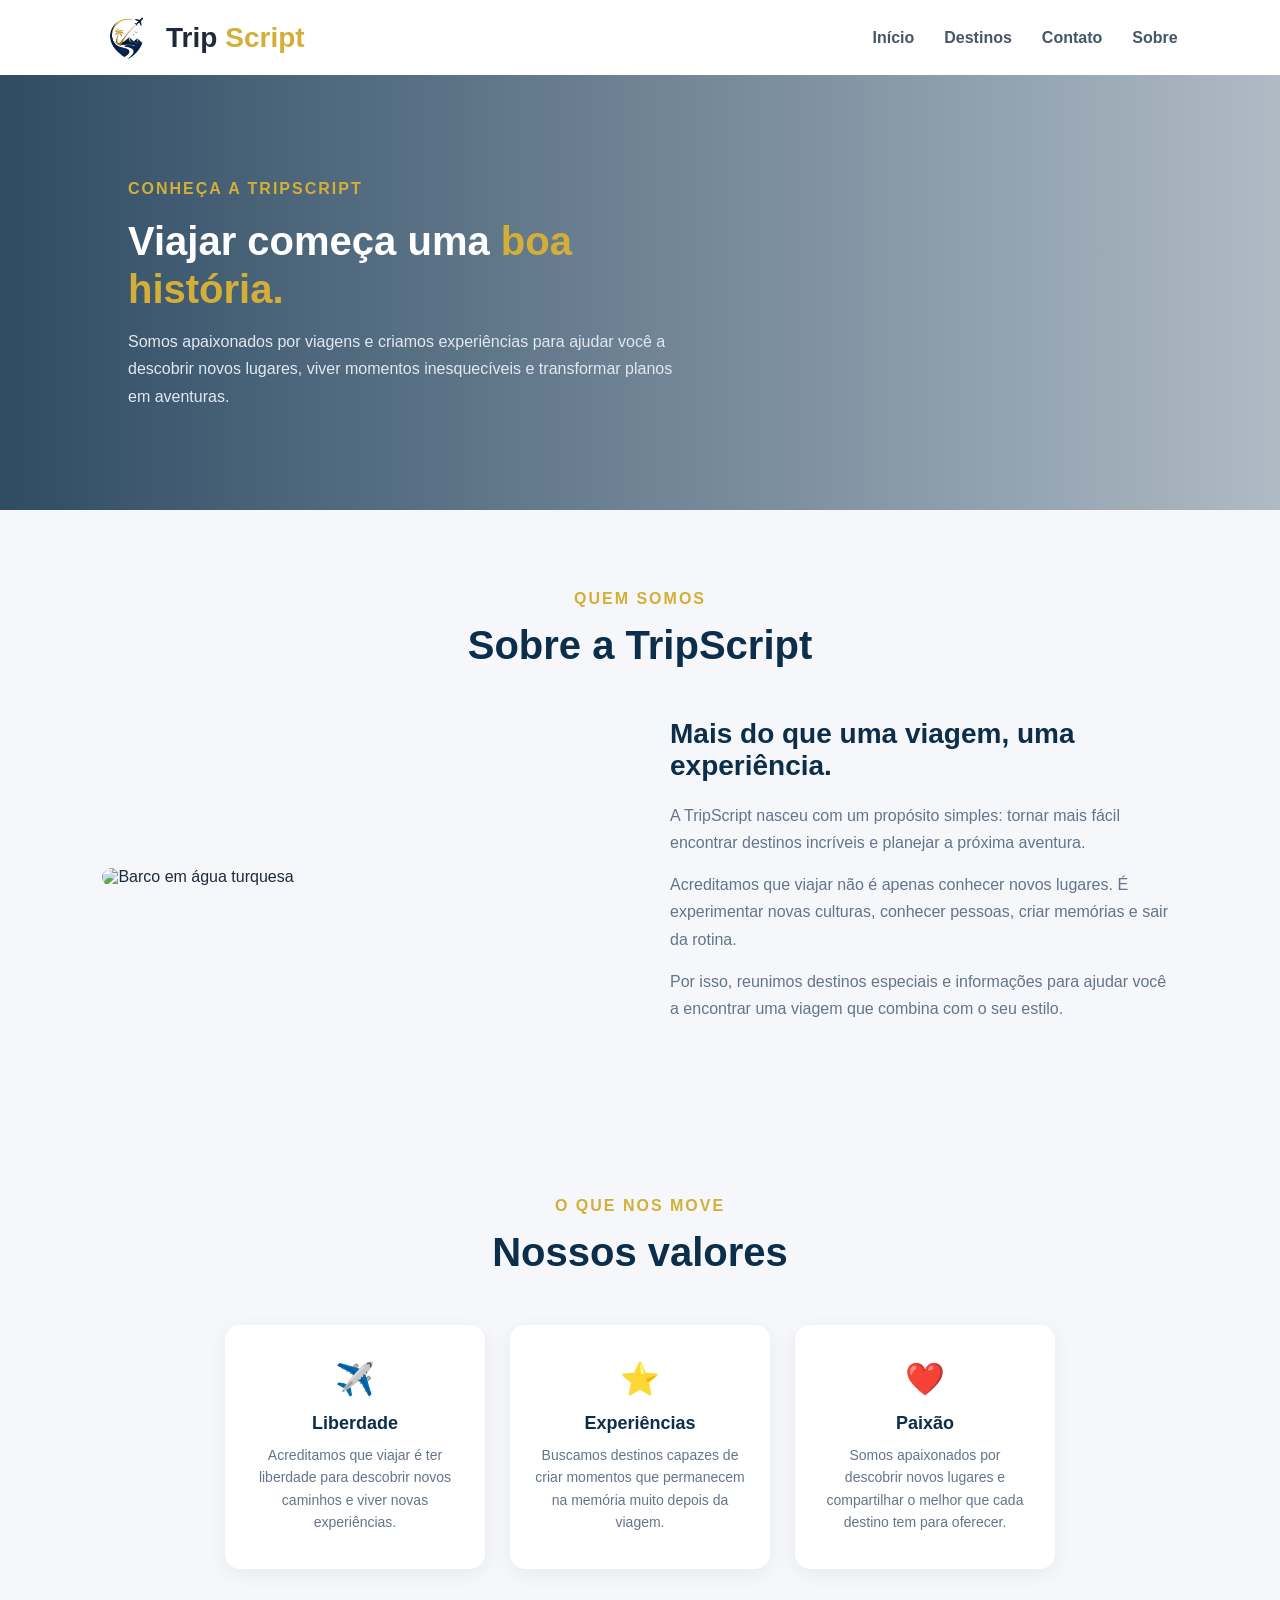
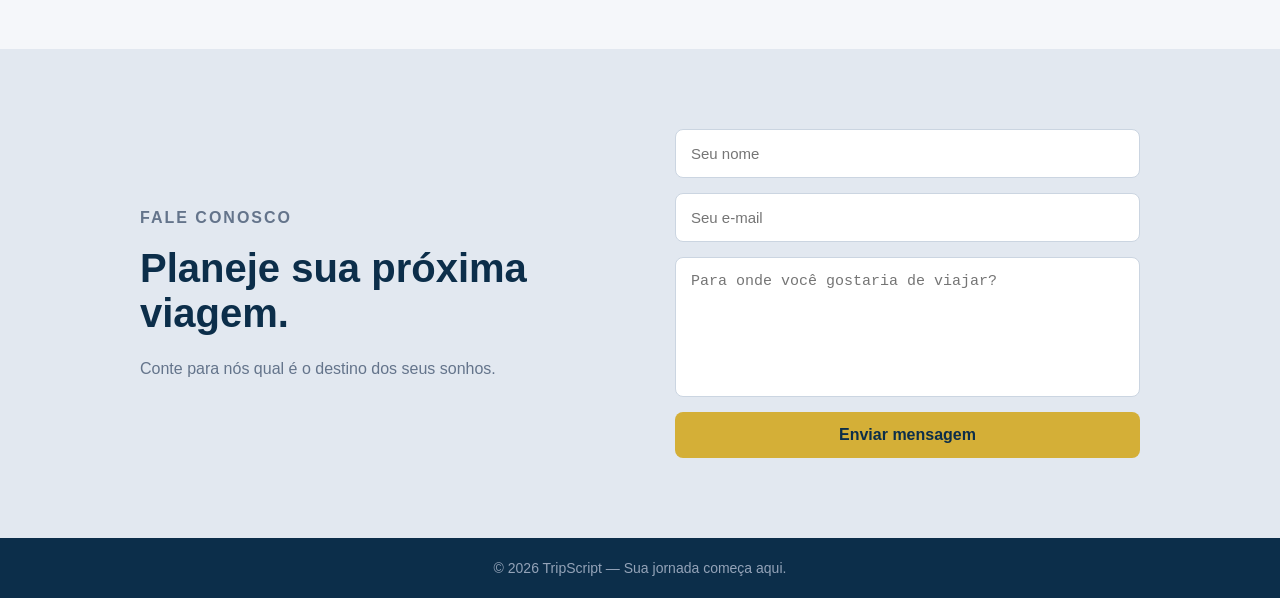
==== sobre.html @ df8284a9 "Adiciona estrutura completa do projeto" ====
<!DOCTYPE html>
<html lang="pt-BR">

<head>

    <meta charset="UTF-8">

    <meta name="viewport" content="width=device-width, initial-scale=1.0">

    <title>Sobre | TripScript</title>

    <link rel="stylesheet" href="style.css">

</head>


<body>


    <!-- MENU -->

    <header>

        <div class="logo">
            <img src="logo.png" alt="TripScript" class="logo-icon">
            Trip<span>Script</span>
        </div>


        <nav>

            <a href="index.html#inicio">Início</a>

            <a href="index.html#destinos">Destinos</a>

            <a href="index.html#contato">Contato</a>

            <a href="sobre.html">Sobre</a>

        </nav>

    </header>



    <!-- HERO SOBRE -->

    <section class="sobre-hero">

        <div class="sobre-hero-text">

            <p class="subtitle">
                CONHEÇA A TRIPSCRIPT
            </p>

            <h1>
                Viajar começa uma
                <span>boa história.</span>
            </h1>

            <p>
                Somos apaixonados por viagens e criamos experiências
                para ajudar você a descobrir novos lugares, viver
                momentos inesquecíveis e transformar planos em
                aventuras.
            </p>

        </div>

    </section>



    <!-- QUEM SOMOS -->

    <section class="quem-somos">

        <div class="section-title">

            <p class="subtitle">
                QUEM SOMOS
            </p>

            <h2>
                Sobre a TripScript
            </h2>

        </div>

        <div class="quem-somos-grid">

            <img src="https://images.unsplash.com/photo-1758131081890-d2b893c2e919" alt="Barco em água turquesa">

            <div class="quem-somos-texto">

                <h2>
                    Mais do que uma viagem, uma experiência.
                </h2>

                <p>
                    A TripScript nasceu com um propósito simples:
                    tornar mais fácil encontrar destinos incríveis e
                    planejar a próxima aventura.
                </p>

                <p>
                    Acreditamos que viajar não é apenas conhecer
                    novos lugares. É experimentar novas culturas,
                    conhecer pessoas, criar memórias e sair da
                    rotina.
                </p>

                <p>
                    Por isso, reunimos destinos especiais e
                    informações para ajudar você a encontrar uma
                    viagem que combina com o seu estilo.
                </p>

            </div>

        </div>

    </section>



    <!-- NOSSOS VALORES -->

    <section class="valores">

        <div class="section-title">

            <p class="subtitle">
                O QUE NOS MOVE
            </p>

            <h2>
                Nossos valores
            </h2>

        </div>

        <div class="valores-grid">

            <div class="valor-card">

                <div class="icone">✈️</div>

                <h3>Liberdade</h3>

                <p>
                    Acreditamos que viajar é ter liberdade para
                    descobrir novos caminhos e viver novas
                    experiências.
                </p>

            </div>

            <div class="valor-card">

                <div class="icone">⭐</div>

                <h3>Experiências</h3>

                <p>
                    Buscamos destinos capazes de criar momentos que
                    permanecem na memória muito depois da viagem.
                </p>

            </div>

            <div class="valor-card">

                <div class="icone">❤️</div>

                <h3>Paixão</h3>

                <p>
                    Somos apaixonados por descobrir novos lugares e
                    compartilhar o melhor que cada destino tem para
                    oferecer.
                </p>

            </div>

        </div>

    </section>



    <!-- CONTATO -->

    <section id="contato">

        <div class="contact-container">

            <div class="contact-text">

                <p class="subtitle">
                    FALE CONOSCO
                </p>

                <h2>
                    Planeje sua próxima viagem.
                </h2>

                <p>
                    Conte para nós qual é o destino
                    dos seus sonhos.
                </p>

            </div>

            <form>

                <input
                    type="text"
                    placeholder="Seu nome"
                >

                <input
                    type="email"
                    placeholder="Seu e-mail"
                >

                <textarea
                    placeholder="Para onde você gostaria de viajar?"
                ></textarea>

                <button type="submit">
                    Enviar mensagem
                </button>

            </form>

        </div>

    </section>



    <!-- RODAPÉ -->

    <footer>

        <p>
            © 2026 TripScript — Sua jornada começa aqui.
        </p>

    </footer>


    <script src="script.js"></script>

</body>

</html>
---- style.css ----
* {
    margin: 0;
    padding: 0;
    box-sizing: border-box;
}


body {
    font-family: Arial, Helvetica, sans-serif;

    background-color: #f5f7fa;

    color: #1e293b;
}


/* MENU */

header {

    height: 75px;

    background-color: white;

    display: flex;

    align-items: center;

    justify-content: space-between;

    padding: 0 8%;

}


.logo {

    font-size: 28px;

    font-weight: bold;

    display: flex;

    align-items: center;

    gap: 8px;

}

.logo-icon {

    height: 42px;

    width: auto;

}


.logo span {

    color: #d4af37;

}


nav {

    display: flex;

    gap: 30px;

}


nav a {

    text-decoration: none;

    color: #475569;

    font-weight: bold;

}


nav a:hover {

    color: #d4af37;

}



/* INÍCIO */

.hero {

    height: 600px;

    display: flex;

    align-items: center;

    padding: 0 10%;


    background:

        linear-gradient(
            90deg,
            rgba(12, 46, 74, 0.9),
            rgba(12, 46, 74, 0.4)
        ),

        url("https://images.unsplash.com/photo-1507525428034-b723cf961d3e")

        center / cover;

}


.hero-text {

    max-width: 650px;

    color: white;

}


.subtitle {

    color: #d4af37;

    font-weight: bold;

    letter-spacing: 2px;

    margin-bottom: 15px;

}


.hero h1 {

    font-size: 60px;

    line-height: 1.05;

    margin-bottom: 25px;

}


.hero h1 span {

    color: #e3c968;

}


.hero-text > p {

    font-size: 18px;

    line-height: 1.6;

    margin-bottom: 30px;

}


.main-button {

    display: inline-block;

    background-color: #d4af37;

    color: #0c2e4a;

    padding: 14px 25px;

    border-radius: 8px;

    text-decoration: none;

    font-weight: bold;

}



/* DESTINOS */

#destinos {

    padding: 80px 8%;

}


.section-title {

    text-align: center;

    margin-bottom: 50px;

    max-width: 1200px;

    margin-left: auto;

    margin-right: auto;

}


.section-title h2 {

    font-size: 40px;

    color: #0c2e4a;

}


.destinos {

    max-width: 1200px;

    margin: 0 auto;

    display: grid;

    grid-template-columns: repeat(3, 1fr);

    gap: 25px;

}


.card {

    background: white;

    border-radius: 15px;

    overflow: hidden;

    box-shadow: 0 5px 20px rgba(0,0,0,0.08);

}


.card-image {

    height: 220px;

    background-size: cover;

    background-position: center;

}


.aparecida {

    background-image:

    url("https://images.unsplash.com/photo-1646684686667-674648a0f529");

}


.paraty {

    background-image:

    url("https://images.unsplash.com/photo-1562165851-1a87c2b76576");

}


.foz {

    background-image:

    url("https://images.unsplash.com/photo-1524977433833-bccfc612b232");

}


.card-content {

    padding: 25px;

}


.card-content h3 {

    font-size: 22px;

    margin-bottom: 10px;

    color: #0c2e4a;

}


.card-content p {

    color: #64748b;

    line-height: 1.5;

    margin-bottom: 20px;

    min-height: 48px;

}


/* BLOCO DE DATAS E PREÇO */

.price-box {

    background-color: #0c2e4a;

    border-radius: 10px;

    padding: 15px 18px;

    margin-bottom: 20px;

    display: flex;

    align-items: center;

    justify-content: space-between;

    gap: 15px;

}


.price-box .dates {

    color: #bcd4e6;

    font-size: 13px;

    line-height: 1.6;

}


.price-box .price {

    text-align: right;

}


.price-box .price span {

    display: block;

    color: #8fb3cc;

    font-size: 12px;

}


.price-box .price strong {

    color: #d4af37;

    font-size: 20px;

}


.card-content button {

    border: none;

    background: #faf3e0;

    color: #a67c00;

    padding: 10px 18px;

    border-radius: 7px;

    cursor: pointer;

    font-weight: bold;

}



/* CONTATO */

#contato {

    padding: 80px 10%;

    background-color: #e2e8f0;

}


.contact-container {

    max-width: 1000px;

    margin: auto;

    display: grid;

    grid-template-columns: 1fr 1fr;

    gap: 70px;

    align-items: center;

}


.contact-container h2 {

    font-size: 40px;

    margin-bottom: 20px;

    color: #0c2e4a;

}


.contact-text p {

    color: #64748b;

    line-height: 1.6;

}


form {

    display: flex;

    flex-direction: column;

    gap: 15px;

}


input,
textarea {

    width: 100%;

    padding: 15px;

    border: 1px solid #cbd5e1;

    border-radius: 8px;

    font-size: 15px;

}


textarea {

    height: 140px;

    resize: none;

}


form button {

    border: none;

    padding: 14px;

    border-radius: 8px;

    background-color: #d4af37;

    color: #0c2e4a;

    font-size: 16px;

    font-weight: bold;

    cursor: pointer;

}



/* SOBRE */

.sobre-hero {

    padding: 100px 10%;

    color: white;

    min-height: 400px;

    display: flex;

    align-items: center;

    background:

        linear-gradient(
            90deg,
            rgba(12, 46, 74, 0.85),
            rgba(12, 46, 74, 0.3)
        ),

        url("https://images.unsplash.com/photo-1721068302577-91bc3883c19a")

        center / cover;

}

.sobre-hero-text {

    max-width: 550px;

}

.sobre-hero .subtitle {

    color: #d4af37;

    font-weight: bold;

    letter-spacing: 2px;

    margin-bottom: 15px;

}

.sobre-hero h1 {

    font-size: 40px;

    line-height: 1.2;

    margin-bottom: 15px;

}

.sobre-hero h1 span {

    color: #d4af37;

}

.sobre-hero p {

    font-size: 16px;

    line-height: 1.7;

    color: #e2e8f0;

}

.sobre-conteudo {

    max-width: 800px;

    margin: 0 auto;

    padding: 80px 8%;

}

.sobre-conteudo h2 {

    color: #0c2e4a;

    font-size: 28px;

    margin-bottom: 15px;

}

.sobre-conteudo p {

    color: #64748b;

    line-height: 1.7;

    margin-bottom: 30px;

}


/* QUEM SOMOS */

.quem-somos {

    padding: 80px 8%;

}

.quem-somos-grid {

    max-width: 1100px;

    margin: 0 auto;

    display: grid;

    grid-template-columns: 1fr 1fr;

    gap: 60px;

    align-items: center;

}

.quem-somos-grid img {

    width: 100%;

    border-radius: 15px;

}

.quem-somos-texto h2 {

    color: #0c2e4a;

    font-size: 28px;

    margin-bottom: 20px;

}

.quem-somos-texto p {

    color: #64748b;

    line-height: 1.7;

    margin-bottom: 15px;
}


/* NOSSOS VALORES */

.valores {

    background-color: #f5f7fa;

    padding: 80px 8%;

}

.valores-grid {

    max-width: 1000px;

    margin: 0 auto;

    display: flex;

    flex-wrap: wrap;

    justify-content: center;

    gap: 25px;

}

.valor-card {

    background: white;

    border-radius: 15px;

    box-shadow: 0 5px 20px rgba(0,0,0,0.06);

    padding: 35px 25px;

    text-align: center;

    width: 260px;

}

.valor-card .icone {

    font-size: 32px;

    margin-bottom: 15px;

}

.valor-card h3 {

    color: #0c2e4a;

    font-size: 18px;

    margin-bottom: 10px;

}

.valor-card p {

    color: #64748b;

    font-size: 14px;

    line-height: 1.6;

}


/* RODAPÉ */

footer {

    height: 60px;

    display: flex;

    align-items: center;

    justify-content: center;

    background-color: #0c2e4a;

    color: #94a3b8;

    font-size: 14px;

}
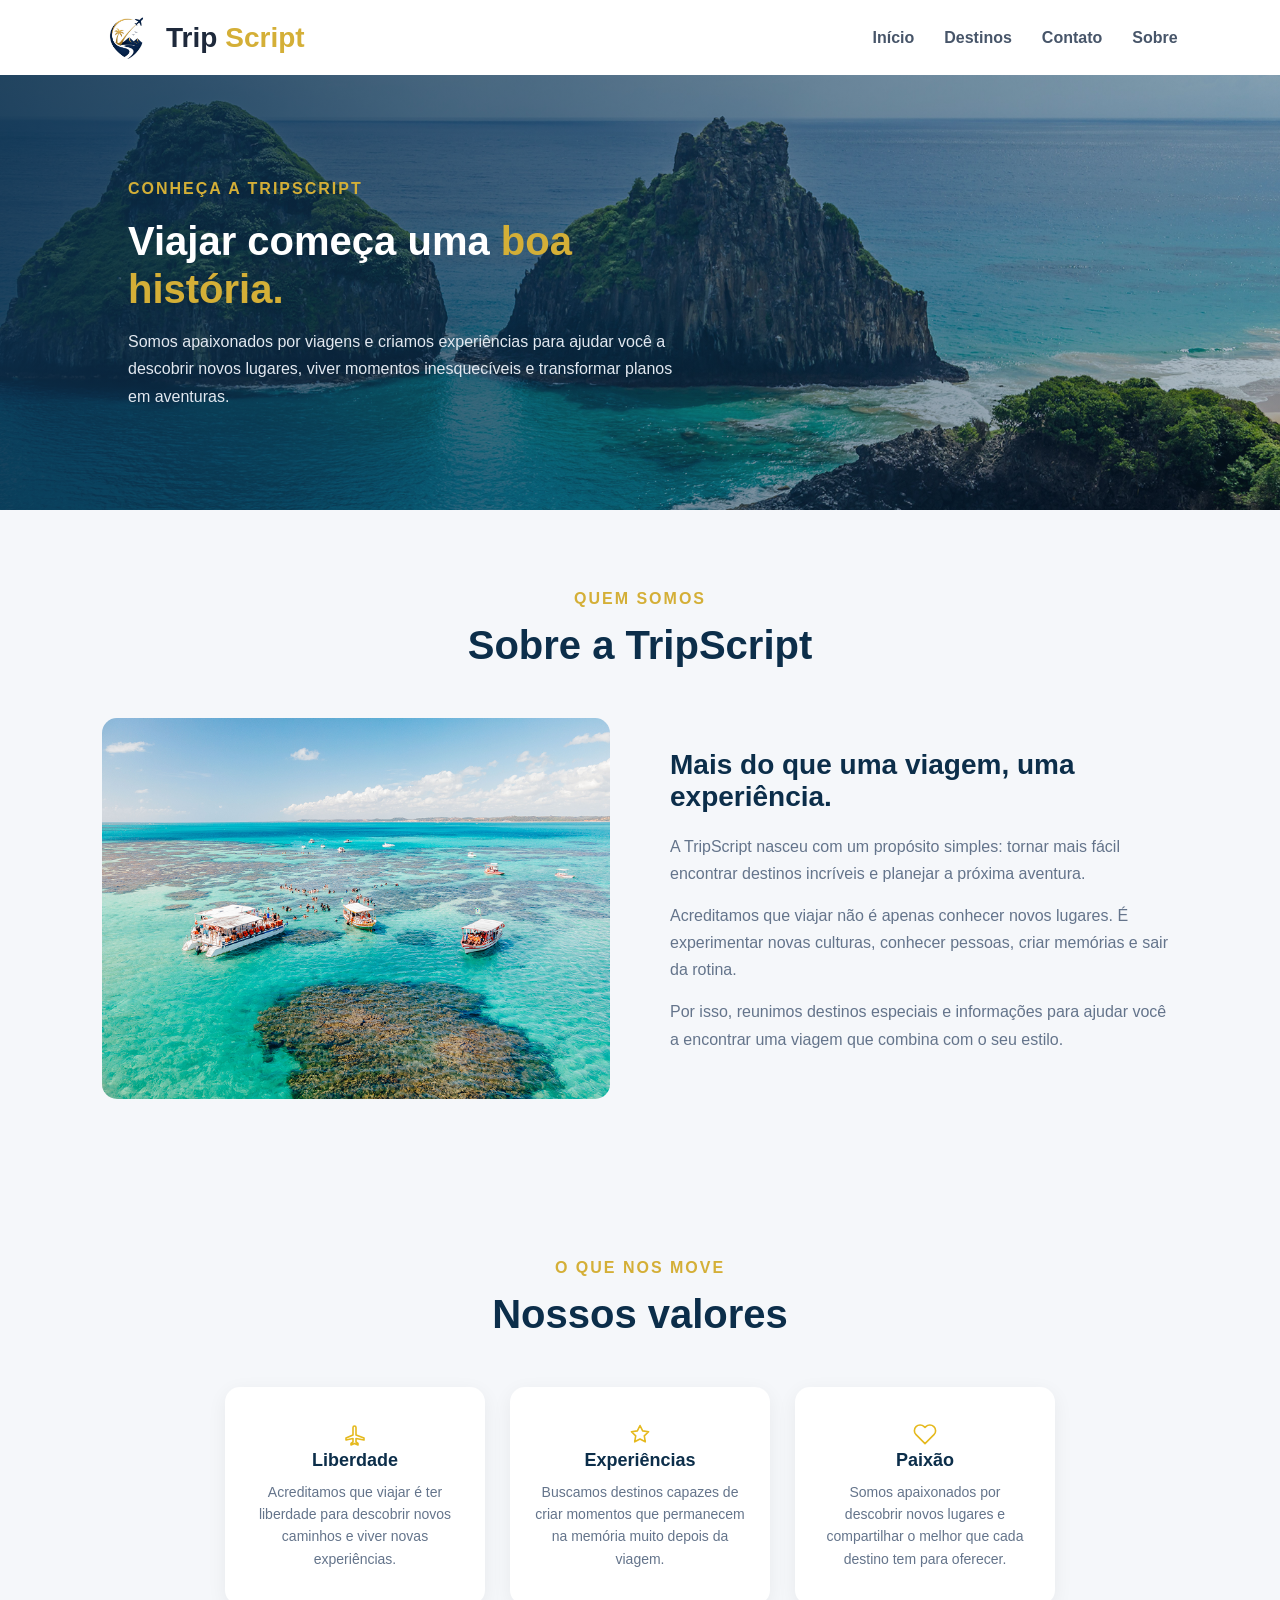
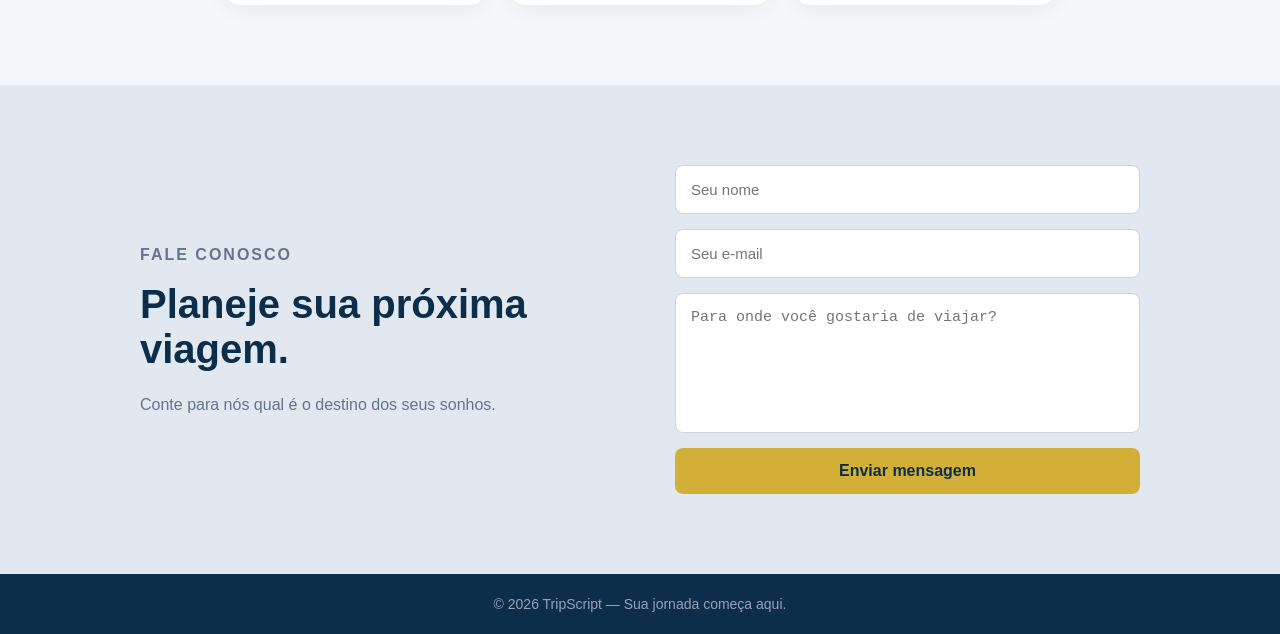
==== commit 55c467e0: "Atualizações" ====
--- a/sobre.html
+++ b/sobre.html
@@ -16,13 +16,10 @@
 
 <body>
 
-
-    <!-- MENU -->
-
     <header>
 
         <div class="logo">
-            <img src="logo.png" alt="TripScript" class="logo-icon">
+            <img src="imagens/logo.png" alt="TripScript" class="logo-icon">
             Trip<span>Script</span>
         </div>
 
@@ -40,10 +37,6 @@
         </nav>
 
     </header>
-
-
-
-    <!-- HERO SOBRE -->
 
     <section class="sobre-hero">
 
@@ -70,9 +63,6 @@
     </section>
 
 
-
-    <!-- QUEM SOMOS -->
-
     <section class="quem-somos">
 
         <div class="section-title">
@@ -89,7 +79,7 @@
 
         <div class="quem-somos-grid">
 
-            <img src="https://images.unsplash.com/photo-1758131081890-d2b893c2e919" alt="Barco em água turquesa">
+            <img src="imagens/Maragogi.png" alt="Maragogi">
 
             <div class="quem-somos-texto">
 
@@ -122,10 +112,6 @@
 
     </section>
 
-
-
-    <!-- NOSSOS VALORES -->
-
     <section class="valores">
 
         <div class="section-title">
@@ -144,7 +130,18 @@
 
             <div class="valor-card">
 
-                <div class="icone">✈️</div>
+                <svg width="24" height="24" viewBox="0 0 24 24"
+                fill="none" xmlns="http://www.w3.org/2000/svg">
+   
+               <path
+                   d="M21 16L13 13L13 5.5C13 4.67 12.33 4 11.5 4C10.67 4 10 4.67 10 5.5V13L3 16V18L10 16.5V20L8 21.5V23L11.5 21.5L15 23V21.5L13 20V16.5L21 18V16Z"
+                   stroke="#E5B91D"
+                   stroke-width="1.6"
+                   stroke-linecap="round"
+                   stroke-linejoin="round"
+               />
+   
+           </svg>
 
                 <h3>Liberdade</h3>
 
@@ -158,7 +155,18 @@
 
             <div class="valor-card">
 
-                <div class="icone">⭐</div>
+                <svg width="24" height="24" viewBox="0 0 24 24"
+                fill="none" xmlns="http://www.w3.org/2000/svg">
+       
+               <path
+                   d="M12 3.5L14.65 8.87L20.57 9.73L16.28 13.91L17.29 19.81L12 17.03L6.71 19.81L7.72 13.91L3.43 9.73L9.35 8.87L12 3.5Z"
+                   stroke="#E5B91D"
+                   stroke-width="1.6"
+                   stroke-linecap="round"
+                   stroke-linejoin="round"
+               />
+       
+           </svg>
 
                 <h3>Experiências</h3>
 
@@ -171,7 +179,18 @@
 
             <div class="valor-card">
 
-                <div class="icone">❤️</div>
+                <svg width="24" height="24" viewBox="0 0 24 24"
+         fill="none" xmlns="http://www.w3.org/2000/svg">
+
+        <path
+            d="M20.84 4.61C19.77 3.54 18.34 2.94 16.85 2.94C15.36 2.94 13.93 3.54 12.86 4.61L12 5.47L11.14 4.61C8.91 2.38 5.29 2.38 3.06 4.61C0.83 6.84 0.83 10.46 3.06 12.69L12 21.63L20.94 12.69C23.17 10.46 23.17 6.84 20.84 4.61Z"
+            stroke="#E5B91D"
+            stroke-width="1.6"
+            stroke-linecap="round"
+            stroke-linejoin="round"
+        />
+
+    </svg>
 
                 <h3>Paixão</h3>
 
@@ -186,10 +205,6 @@
         </div>
 
     </section>
-
-
-
-    <!-- CONTATO -->
 
     <section id="contato">
 
@@ -238,10 +253,6 @@
 
     </section>
 
-
-
-    <!-- RODAPÉ -->
-
     <footer>
 
         <p>
--- a/style.css
+++ b/style.css
@@ -13,9 +13,6 @@
     color: #1e293b;
 }
 
-
-/* MENU */
-
 header {
 
     height: 75px;
@@ -88,10 +85,6 @@
     color: #d4af37;
 
 }
-
-
-
-/* INÍCIO */
 
 .hero {
 
@@ -189,9 +182,6 @@
 }
 
 
-
-/* DESTINOS */
-
 #destinos {
 
     padding: 80px 8%;
@@ -222,7 +212,6 @@
 
 }
 
-
 .destinos {
 
     max-width: 1200px;
@@ -320,8 +309,6 @@
 }
 
 
-/* BLOCO DE DATAS E PREÇO */
-
 .price-box {
 
     background-color: #0c2e4a;
@@ -398,10 +385,6 @@
     font-weight: bold;
 
 }
-
-
-
-/* CONTATO */
 
 #contato {
 
@@ -504,10 +487,6 @@
     cursor: pointer;
 
 }
-
-
-
-/* SOBRE */
 
 .sobre-hero {
 
@@ -529,8 +508,7 @@
             rgba(12, 46, 74, 0.3)
         ),
 
-        url("https://images.unsplash.com/photo-1721068302577-91bc3883c19a")
-
+        url(imagens/FernandodeNoronha.png)
         center / cover;
 
 }
@@ -609,9 +587,6 @@
 
 }
 
-
-/* QUEM SOMOS */
-
 .quem-somos {
 
     padding: 80px 8%;
@@ -661,9 +636,6 @@
     margin-bottom: 15px;
 }
 
-
-/* NOSSOS VALORES */
-
 .valores {
 
     background-color: #f5f7fa;
@@ -732,9 +704,6 @@
 
 }
 
-
-/* RODAPÉ */
-
 footer {
 
     height: 60px;
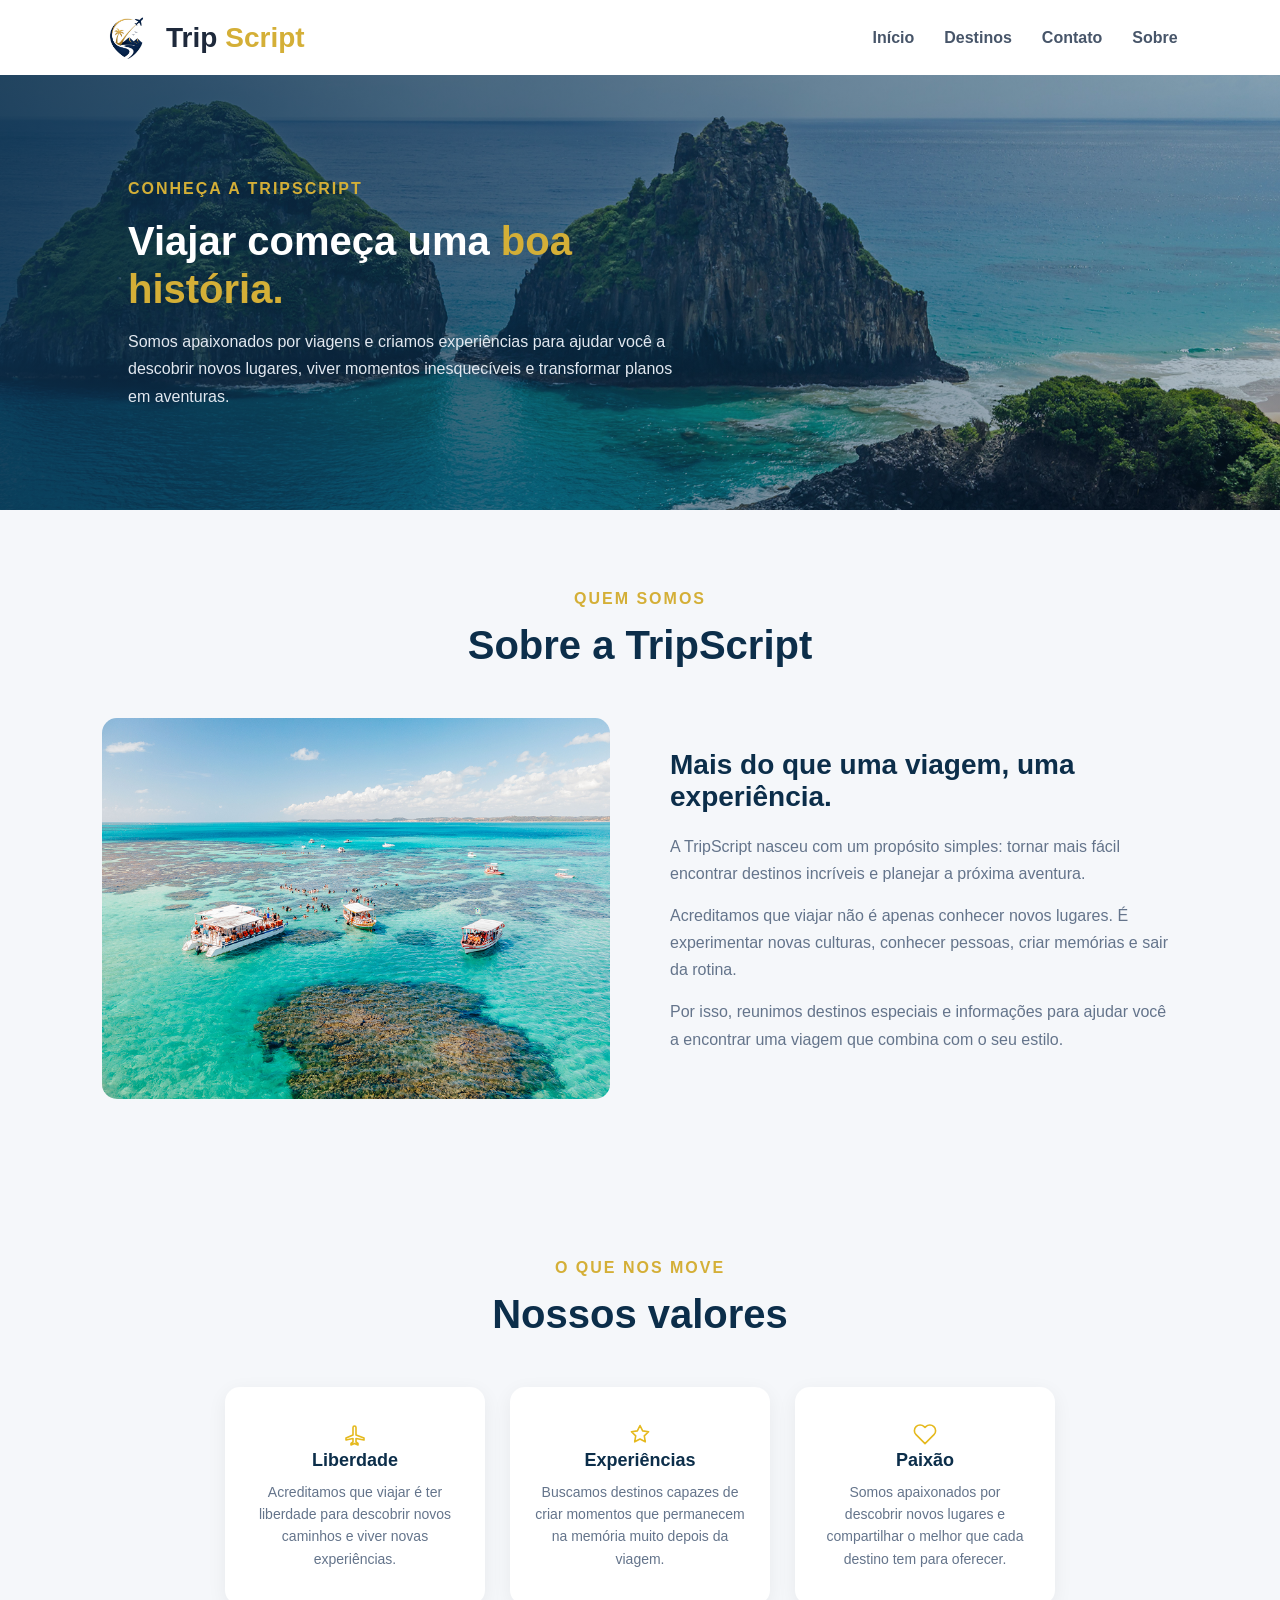
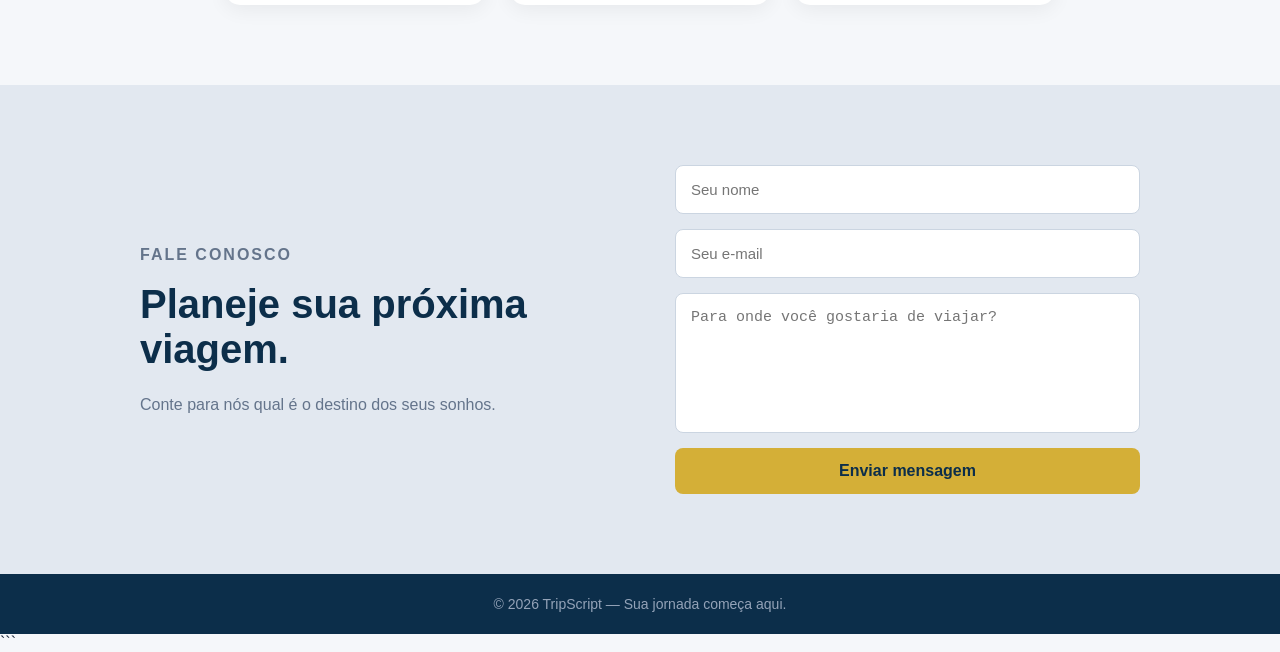
==== commit 10023afe: "Últimas alterações" ====
--- a/sobre.html
+++ b/sobre.html
@@ -2,44 +2,29 @@
 <html lang="pt-BR">
 
 <head>
-
     <meta charset="UTF-8">
-
     <meta name="viewport" content="width=device-width, initial-scale=1.0">
-
     <title>Sobre | TripScript</title>
-
     <link rel="stylesheet" href="style.css">
-
 </head>
 
-
 <body>
 
     <header>
-
         <div class="logo">
             <img src="imagens/logo.png" alt="TripScript" class="logo-icon">
             Trip<span>Script</span>
         </div>
 
-
         <nav>
-
             <a href="index.html#inicio">Início</a>
-
             <a href="index.html#destinos">Destinos</a>
-
             <a href="index.html#contato">Contato</a>
-
             <a href="sobre.html">Sobre</a>
-
         </nav>
-
     </header>
 
     <section class="sobre-hero">
-
         <div class="sobre-hero-text">
 
             <p class="subtitle">
@@ -59,9 +44,7 @@
             </p>
 
         </div>
-
-    </section>
-
+    </section>
 
     <section class="quem-somos">
 
@@ -131,17 +114,17 @@
             <div class="valor-card">
 
                 <svg width="24" height="24" viewBox="0 0 24 24"
-                fill="none" xmlns="http://www.w3.org/2000/svg">
-   
-               <path
-                   d="M21 16L13 13L13 5.5C13 4.67 12.33 4 11.5 4C10.67 4 10 4.67 10 5.5V13L3 16V18L10 16.5V20L8 21.5V23L11.5 21.5L15 23V21.5L13 20V16.5L21 18V16Z"
-                   stroke="#E5B91D"
-                   stroke-width="1.6"
-                   stroke-linecap="round"
-                   stroke-linejoin="round"
-               />
-   
-           </svg>
+                    fill="none" xmlns="http://www.w3.org/2000/svg">
+
+                    <path
+                        d="M21 16L13 13L13 5.5C13 4.67 12.33 4 11.5 4C10.67 4 10 4.67 10 5.5V13L3 16V18L10 16.5V20L8 21.5V23L11.5 21.5L15 23V21.5L13 20V16.5L21 18V16Z"
+                        stroke="#E5B91D"
+                        stroke-width="1.6"
+                        stroke-linecap="round"
+                        stroke-linejoin="round"
+                    />
+
+                </svg>
 
                 <h3>Liberdade</h3>
 
@@ -156,17 +139,17 @@
             <div class="valor-card">
 
                 <svg width="24" height="24" viewBox="0 0 24 24"
-                fill="none" xmlns="http://www.w3.org/2000/svg">
-       
-               <path
-                   d="M12 3.5L14.65 8.87L20.57 9.73L16.28 13.91L17.29 19.81L12 17.03L6.71 19.81L7.72 13.91L3.43 9.73L9.35 8.87L12 3.5Z"
-                   stroke="#E5B91D"
-                   stroke-width="1.6"
-                   stroke-linecap="round"
-                   stroke-linejoin="round"
-               />
-       
-           </svg>
+                    fill="none" xmlns="http://www.w3.org/2000/svg">
+
+                    <path
+                        d="M12 3.5L14.65 8.87L20.57 9.73L16.28 13.91L17.29 19.81L12 17.03L6.71 19.81L7.72 13.91L3.43 9.73L9.35 8.87L12 3.5Z"
+                        stroke="#E5B91D"
+                        stroke-width="1.6"
+                        stroke-linecap="round"
+                        stroke-linejoin="round"
+                    />
+
+                </svg>
 
                 <h3>Experiências</h3>
 
@@ -180,17 +163,17 @@
             <div class="valor-card">
 
                 <svg width="24" height="24" viewBox="0 0 24 24"
-         fill="none" xmlns="http://www.w3.org/2000/svg">
-
-        <path
-            d="M20.84 4.61C19.77 3.54 18.34 2.94 16.85 2.94C15.36 2.94 13.93 3.54 12.86 4.61L12 5.47L11.14 4.61C8.91 2.38 5.29 2.38 3.06 4.61C0.83 6.84 0.83 10.46 3.06 12.69L12 21.63L20.94 12.69C23.17 10.46 23.17 6.84 20.84 4.61Z"
-            stroke="#E5B91D"
-            stroke-width="1.6"
-            stroke-linecap="round"
-            stroke-linejoin="round"
-        />
-
-    </svg>
+                    fill="none" xmlns="http://www.w3.org/2000/svg">
+
+                    <path
+                        d="M20.84 4.61C19.77 3.54 18.34 2.94 16.85 2.94C15.36 2.94 13.93 3.54 12.86 4.61L12 5.47L11.14 4.61C8.91 2.38 5.29 2.38 3.06 4.61C0.83 6.84 0.83 10.46 3.06 12.69L12 21.63L20.94 12.69C23.17 10.46 23.17 6.84 20.84 4.61Z"
+                        stroke="#E5B91D"
+                        stroke-width="1.6"
+                        stroke-linecap="round"
+                        stroke-linejoin="round"
+                    />
+
+                </svg>
 
                 <h3>Paixão</h3>
 
@@ -261,9 +244,9 @@
 
     </footer>
 
-
     <script src="script.js"></script>
 
 </body>
 
 </html>
+```
--- a/style.css
+++ b/style.css
@@ -4,720 +4,409 @@
     box-sizing: border-box;
 }
 
-
 body {
     font-family: Arial, Helvetica, sans-serif;
-
     background-color: #f5f7fa;
-
     color: #1e293b;
 }
 
 header {
-
     height: 75px;
-
     background-color: white;
-
-    display: flex;
-
-    align-items: center;
-
+    display: flex;
+    align-items: center;
     justify-content: space-between;
-
     padding: 0 8%;
-
-}
-
+}
 
 .logo {
-
     font-size: 28px;
-
-    font-weight: bold;
-
-    display: flex;
-
-    align-items: center;
-
+    font-weight: bold;
+    display: flex;
+    align-items: center;
     gap: 8px;
-
 }
 
 .logo-icon {
-
     height: 42px;
-
     width: auto;
-
-}
-
+}
 
 .logo span {
-
-    color: #d4af37;
-
-}
-
+    color: #d4af37;
+}
 
 nav {
-
-    display: flex;
-
+    display: flex;
     gap: 30px;
-
-}
-
+}
 
 nav a {
-
     text-decoration: none;
-
     color: #475569;
-
-    font-weight: bold;
-
-}
-
+    font-weight: bold;
+}
 
 nav a:hover {
-
-    color: #d4af37;
-
+    color: #d4af37;
 }
 
 .hero {
-
     height: 600px;
-
-    display: flex;
-
-    align-items: center;
-
+    display: flex;
+    align-items: center;
     padding: 0 10%;
-
-
     background:
-
         linear-gradient(
             90deg,
             rgba(12, 46, 74, 0.9),
             rgba(12, 46, 74, 0.4)
         ),
-
         url("https://images.unsplash.com/photo-1507525428034-b723cf961d3e")
-
         center / cover;
-
-}
-
+}
 
 .hero-text {
-
     max-width: 650px;
-
     color: white;
-
-}
-
+}
 
 .subtitle {
-
-    color: #d4af37;
-
-    font-weight: bold;
-
+    color: #d4af37;
+    font-weight: bold;
     letter-spacing: 2px;
-
-    margin-bottom: 15px;
-
-}
-
+    margin-bottom: 15px;
+}
 
 .hero h1 {
-
     font-size: 60px;
-
     line-height: 1.05;
-
     margin-bottom: 25px;
-
-}
-
+}
 
 .hero h1 span {
-
     color: #e3c968;
-
-}
-
+}
 
 .hero-text > p {
-
     font-size: 18px;
-
     line-height: 1.6;
-
     margin-bottom: 30px;
-
-}
-
+}
 
 .main-button {
-
     display: inline-block;
-
     background-color: #d4af37;
-
-    color: #0c2e4a;
-
+    color: #0c2e4a;
     padding: 14px 25px;
-
     border-radius: 8px;
-
     text-decoration: none;
-
-    font-weight: bold;
-
-}
-
+    font-weight: bold;
+}
 
 #destinos {
-
     padding: 80px 8%;
-
-}
-
+}
 
 .section-title {
-
     text-align: center;
-
     margin-bottom: 50px;
-
     max-width: 1200px;
-
     margin-left: auto;
-
     margin-right: auto;
-
-}
-
+}
 
 .section-title h2 {
-
     font-size: 40px;
-
-    color: #0c2e4a;
-
+    color: #0c2e4a;
 }
 
 .destinos {
-
     max-width: 1200px;
-
     margin: 0 auto;
-
     display: grid;
-
     grid-template-columns: repeat(3, 1fr);
-
     gap: 25px;
-
-}
-
+}
 
 .card {
-
     background: white;
-
     border-radius: 15px;
-
     overflow: hidden;
-
-    box-shadow: 0 5px 20px rgba(0,0,0,0.08);
-
-}
-
+    box-shadow: 0 5px 20px rgba(0, 0, 0, 0.08);
+}
 
 .card-image {
-
     height: 220px;
-
     background-size: cover;
-
     background-position: center;
-
-}
-
+}
 
 .aparecida {
-
-    background-image:
-
-    url("https://images.unsplash.com/photo-1646684686667-674648a0f529");
-
-}
-
+    background-image: url("https://images.unsplash.com/photo-1646684686667-674648a0f529");
+}
 
 .paraty {
-
-    background-image:
-
-    url("https://images.unsplash.com/photo-1562165851-1a87c2b76576");
-
-}
-
+    background-image: url("https://images.unsplash.com/photo-1562165851-1a87c2b76576");
+}
 
 .foz {
-
-    background-image:
-
-    url("https://images.unsplash.com/photo-1524977433833-bccfc612b232");
-
-}
-
+    background-image: url("https://images.unsplash.com/photo-1524977433833-bccfc612b232");
+}
 
 .card-content {
-
     padding: 25px;
-
-}
-
+}
 
 .card-content h3 {
-
     font-size: 22px;
-
     margin-bottom: 10px;
-
-    color: #0c2e4a;
-
-}
-
+    color: #0c2e4a;
+}
 
 .card-content p {
-
     color: #64748b;
-
     line-height: 1.5;
-
     margin-bottom: 20px;
-
     min-height: 48px;
-
-}
-
+}
 
 .price-box {
-
     background-color: #0c2e4a;
-
     border-radius: 10px;
-
     padding: 15px 18px;
-
     margin-bottom: 20px;
-
-    display: flex;
-
-    align-items: center;
-
+    display: flex;
+    align-items: center;
     justify-content: space-between;
-
     gap: 15px;
-
-}
-
+}
 
 .price-box .dates {
-
-    color: #bcd4e6;
-
-    font-size: 13px;
-
+    color: white;
+    font-size: 16px;
     line-height: 1.6;
-
-}
-
+}
 
 .price-box .price {
-
     text-align: right;
-
-}
-
+}
 
 .price-box .price span {
-
     display: block;
-
     color: #8fb3cc;
-
     font-size: 12px;
-
-}
-
+}
 
 .price-box .price strong {
-
-    color: #d4af37;
-
+    color: #d4af37;
     font-size: 20px;
-
-}
-
+}
 
 .card-content button {
-
     border: none;
-
     background: #faf3e0;
-
     color: #a67c00;
-
     padding: 10px 18px;
-
     border-radius: 7px;
-
     cursor: pointer;
-
-    font-weight: bold;
-
+    font-weight: bold;
 }
 
 #contato {
-
     padding: 80px 10%;
-
     background-color: #e2e8f0;
-
-}
-
+}
 
 .contact-container {
-
     max-width: 1000px;
-
     margin: auto;
-
     display: grid;
-
     grid-template-columns: 1fr 1fr;
-
     gap: 70px;
-
-    align-items: center;
-
-}
-
+    align-items: center;
+}
 
 .contact-container h2 {
-
     font-size: 40px;
-
     margin-bottom: 20px;
-
-    color: #0c2e4a;
-
-}
-
+    color: #0c2e4a;
+}
 
 .contact-text p {
-
     color: #64748b;
-
     line-height: 1.6;
-
-}
-
+}
 
 form {
-
-    display: flex;
-
+    display: flex;
     flex-direction: column;
-
     gap: 15px;
-
-}
-
+}
 
 input,
 textarea {
-
     width: 100%;
-
     padding: 15px;
-
     border: 1px solid #cbd5e1;
-
     border-radius: 8px;
-
     font-size: 15px;
-
-}
-
+}
 
 textarea {
-
     height: 140px;
-
     resize: none;
-
-}
-
+    font-family: Courier, monospace, sans-serif;
+}
 
 form button {
-
     border: none;
-
     padding: 14px;
-
     border-radius: 8px;
-
     background-color: #d4af37;
-
-    color: #0c2e4a;
-
+    color: #0c2e4a;
     font-size: 16px;
-
-    font-weight: bold;
-
+    font-weight: bold;
     cursor: pointer;
-
 }
 
 .sobre-hero {
-
     padding: 100px 10%;
-
     color: white;
-
     min-height: 400px;
-
-    display: flex;
-
-    align-items: center;
-
+    display: flex;
+    align-items: center;
     background:
-
         linear-gradient(
             90deg,
             rgba(12, 46, 74, 0.85),
             rgba(12, 46, 74, 0.3)
         ),
-
-        url(imagens/FernandodeNoronha.png)
+        url("imagens/FernandodeNoronha.png")
         center / cover;
-
 }
 
 .sobre-hero-text {
-
     max-width: 550px;
-
 }
 
 .sobre-hero .subtitle {
-
-    color: #d4af37;
-
-    font-weight: bold;
-
+    color: #d4af37;
+    font-weight: bold;
     letter-spacing: 2px;
-
-    margin-bottom: 15px;
-
+    margin-bottom: 15px;
 }
 
 .sobre-hero h1 {
-
     font-size: 40px;
-
     line-height: 1.2;
-
-    margin-bottom: 15px;
-
+    margin-bottom: 15px;
 }
 
 .sobre-hero h1 span {
-
-    color: #d4af37;
-
+    color: #d4af37;
 }
 
 .sobre-hero p {
-
     font-size: 16px;
-
     line-height: 1.7;
-
     color: #e2e8f0;
-
 }
 
 .sobre-conteudo {
-
     max-width: 800px;
-
     margin: 0 auto;
-
     padding: 80px 8%;
-
 }
 
 .sobre-conteudo h2 {
-
-    color: #0c2e4a;
-
+    color: #0c2e4a;
     font-size: 28px;
-
-    margin-bottom: 15px;
-
+    margin-bottom: 15px;
 }
 
 .sobre-conteudo p {
-
     color: #64748b;
-
     line-height: 1.7;
-
     margin-bottom: 30px;
-
 }
 
 .quem-somos {
-
     padding: 80px 8%;
-
 }
 
 .quem-somos-grid {
-
     max-width: 1100px;
-
     margin: 0 auto;
-
     display: grid;
-
     grid-template-columns: 1fr 1fr;
-
     gap: 60px;
-
-    align-items: center;
-
+    align-items: center;
 }
 
 .quem-somos-grid img {
-
     width: 100%;
-
     border-radius: 15px;
-
 }
 
 .quem-somos-texto h2 {
-
-    color: #0c2e4a;
-
+    color: #0c2e4a;
     font-size: 28px;
-
     margin-bottom: 20px;
-
 }
 
 .quem-somos-texto p {
-
     color: #64748b;
-
     line-height: 1.7;
-
     margin-bottom: 15px;
 }
 
 .valores {
-
     background-color: #f5f7fa;
-
     padding: 80px 8%;
-
 }
 
 .valores-grid {
-
     max-width: 1000px;
-
     margin: 0 auto;
-
-    display: flex;
-
+    display: flex;
     flex-wrap: wrap;
-
     justify-content: center;
-
     gap: 25px;
-
 }
 
 .valor-card {
-
     background: white;
-
     border-radius: 15px;
-
-    box-shadow: 0 5px 20px rgba(0,0,0,0.06);
-
+    box-shadow: 0 5px 20px rgba(0, 0, 0, 0.06);
     padding: 35px 25px;
-
     text-align: center;
-
     width: 260px;
-
 }
 
 .valor-card .icone {
-
     font-size: 32px;
-
-    margin-bottom: 15px;
-
+    margin-bottom: 15px;
 }
 
 .valor-card h3 {
-
-    color: #0c2e4a;
-
+    color: #0c2e4a;
     font-size: 18px;
-
     margin-bottom: 10px;
-
 }
 
 .valor-card p {
-
     color: #64748b;
-
     font-size: 14px;
-
     line-height: 1.6;
-
 }
 
 footer {
-
     height: 60px;
-
-    display: flex;
-
-    align-items: center;
-
+    display: flex;
+    align-items: center;
     justify-content: center;
-
     background-color: #0c2e4a;
-
     color: #94a3b8;
-
     font-size: 14px;
-
-}
+}
